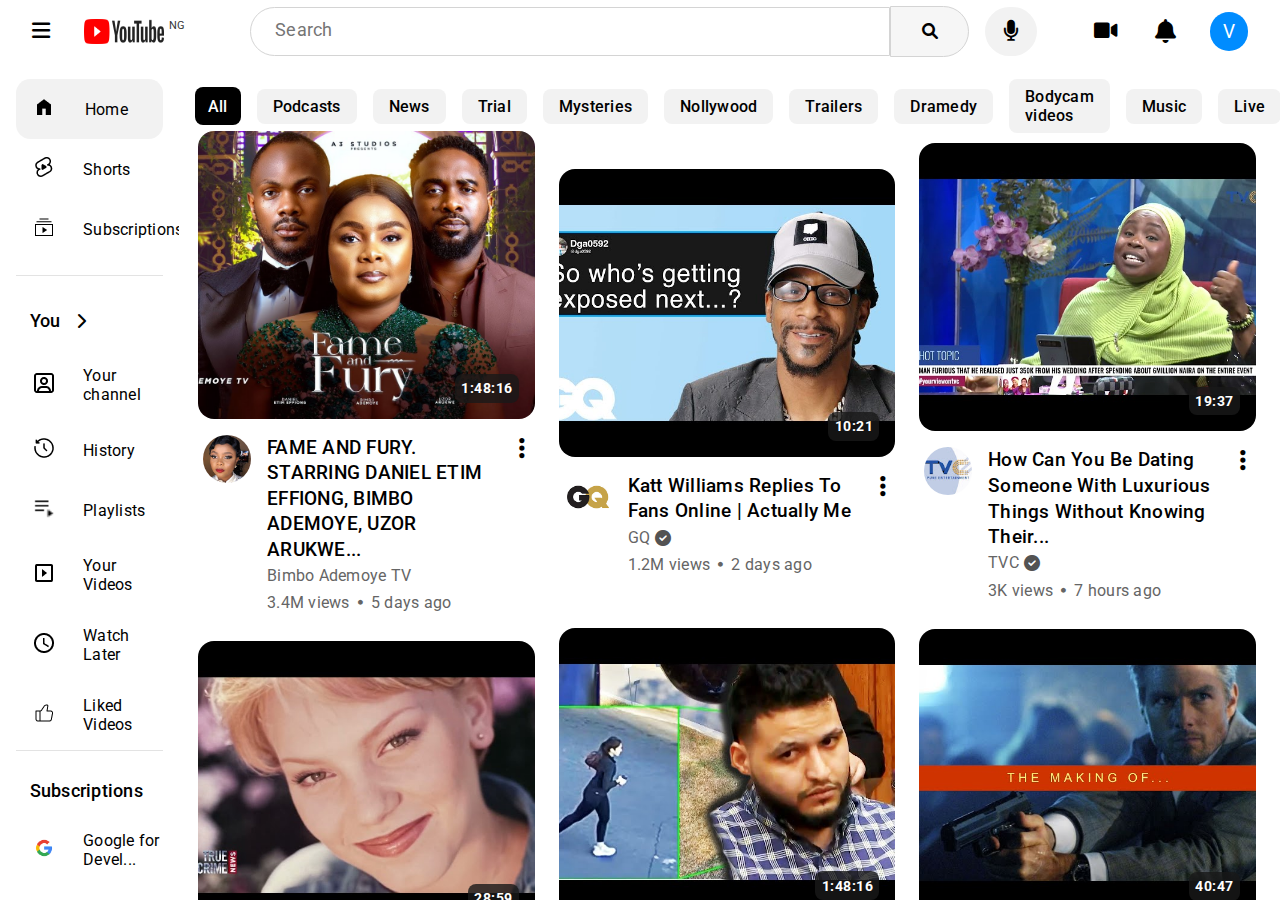
==== BUILD1/youtube.html @ a038235c "inital commit" ====
<!DOCTYPE html>
<html lang="en">
<head>
    <meta charset="UTF-8">
    <meta name="viewport" content="width=device-width, initial-scale=1.0">
    <title>Youtube</title>
    <link rel="stylesheet" href="./youtube.css">
    <link rel="stylesheet" href="https://cdnjs.cloudflare.com/ajax/libs/font-awesome/6.0.0-beta3/css/all.min.css">
</head>
<body>
    
    <div class="yotube-container">
        <!--top container-->

        <div class="top-container">
            <div class="top-left-container">
                <div class="menu-icon-container-selected">
                    <i class="fa-solid fa-bars"></i>
                </div>

                <div class="logo-container">
                    <img src="./YouTube_Logo_2017.svg.png" alt="youtube logo">
                    <p>NG</p>
                </div>
            </div>

            
            <div class="search-container">
                <form class="form">
                    <input type="text" placeholder="Search" name="search">
                    <div class="search-icon-container">
                        <i class="fa-solid fa-magnifying-glass"></i>
                    </div>

                </form>
                <div class="microphone-container">
                    <i class="fa-solid fa-microphone"></i>
                </div>

            </div>

            <div class="right-container">
                <div class="create-icon-container">
                    <i class="fa-solid fa-video"></i>
                </div>

                <div class="notification-container">
                    <i class="fa-solid fa-bell"></i>
                </div>

                <div class="initials-container">
                    <h1>V</h1>
                </div>


            </div>
        </div>

        <!--bottom container-->
        <div class="bottom-container">
            <div class="side-bar">

                <!--first sidebar section-->
                <div class="first-sidebar-section">
                    <div class="menu-item-container-selected">
                        <div class="menu-icon-container">
                            <img src="./Capstone/youtubeicons/material-symbols-light_home.png" alt="home">
                        </div>

                        <div class="menu-text-container">
                            <p>Home</p>
                        </div>
                    </div>

                    <div class="menu-item-container">
                        <div class="menu-icon-container">
                            <img src="./Capstone/youtubeicons/proicons_youtube-shorts.png" alt="youtube shorts">
                        </div>

                        <div class="menu-text-container">
                            <p>Shorts</p>
                        </div>
                    </div>

                    <div class="menu-item-container">
                        <div class="menu-icon-container">
                            <img src="./Capstone/youtubeicons/material-symbols-light_subscriptions-outline-sharp.png" alt="subscriptions">
                        </div>

                        <div class="menu-text-container">
                            <p>Subscriptions</p>
                        </div>
                    </div>


                </div>

                <div class="second-sidebar-section">

                </div>

                <!--third sidebar section-->
                <div class="second-sidebar-section">
                    <div class="you-container">
                        <div class="you-text-container">
                            <p>You</p>
                        </div>

                        <div class="arrow-container">
                            <i class="fa-solid fa-chevron-right"></i>
                        </div>
                    </div>

                    <div class="menu-item-container">
                        <div class="menu-icon-container">
                            <img src="./Capstone/youtubeicons/tabler_user-square.png" alt="your channel">
                        </div>

                        <div class="menu-text-container">
                            <p>Your channel</p>
                        </div>
                    </div>

                    <div class="menu-item-container">
                        <div class="menu-icon-container">
                            <img src="./Capstone/youtubeicons/solar_history-bold.png" alt="history">
                        </div>

                        <div class="menu-text-container">
                            <p>History</p>
                        </div>
                    </div>

                    <div class="menu-item-container">
                        <div class="menu-icon-container">
                            <img src="./Capstone/youtubeicons/carbon_playlist.png" alt="playlist">
                        </div>

                        <div class="menu-text-container">
                            <p>Playlists</p>
                        </div>
                    </div>

                    <div class="menu-item-container">
                        <div class="menu-icon-container">
                            <img src="./Capstone/youtubeicons/mdi_play-box-outline.png" alt="your videos">
                        </div>

                        <div class="menu-text-container">
                            <p>Your Videos</p>
                        </div>
                    </div>

                    <div class="menu-item-container">
                        <div class="menu-icon-container">
                            <img src="./Capstone/youtubeicons/ic_outline-watch-later.png" alt="watch later">
                        </div>

                        <div class="menu-text-container">
                            <p>Watch Later</p>
                        </div>
                    </div>

                    <div class="menu-item-container">
                        <div class="menu-icon-container">
                            <img src="./Capstone/youtubeicons/iconamoon_like-thin.png" alt="liked videos">
                        </div>

                        <div class="menu-text-container">
                            <p>Liked Videos</p>
                        </div>
                    </div>

                </div>

                <!--third side bar section-->
                <div class="second-sidebar-section1">
                    <div class="subscriptions-container">
                        <div class="subscriptions-text-container">
                            <p>Subscriptions</p>
                        </div>

                    </div>

                    <div class="menu-item-container">
                        <div class="menu-icon-container">
                            <img src="./Capstone/google.jpg" alt="google">
                        </div>

                        <div class="menu-text-container">
                            <p>Google for Devel...</p>
                        </div>
                    </div>


                    <div class="menu-item-container">
                        <div class="menu-icon-container">
                            <img src="./Capstone/insideeditionlogo.jpg" alt="inside edition">
                        </div>

                        <div class="menu-text-container">
                            <p>Inside Edition</p>
                        </div>

                        <div class="sub-icon">
                            <i class="fa-solid fa-circle"></i>
                        </div>
                    </div>

                    <div class="menu-item-container">
                        <div class="menu-icon-container">
                            <img src="./Capstone/tvclogo.jpg" alt="tvc">
                        </div>

                        <div class="menu-text-container">
                            <p>TVC</p>
                        </div>


                    </div>

                    <div class="menu-item-container">
                        <div class="menu-icon-container">
                            <i class="fa-solid fa-chevron-down"></i>
                        </div>

                        <div class="menu-text-container">
                            <p>Show more</p>
                        </div>
                    </div>

                </div>

                    <!--fourth side bar section-->

                <div class="second-sidebar-section">
                    <div class="subscriptions-container">
                        <div class="subscriptions-text-container">
                            <p>Explore</p>
                        </div>

                    </div>

                    <div class="menu-item-container">
                        <div class="menu-icon-container">
                            <img src="./Capstone/youtubeicons/streamline_trending-content.png" alt="trending">
                        </div>

                        <div class="menu-text-container">
                            <p>Trending</p>
                        </div>
                    </div>

                    <div class="menu-item-container">
                        <div class="menu-icon-container">
                            <img src="./Capstone/youtubeicons/mage_music.png" alt="music">
                        </div>

                        <div class="menu-text-container">
                            <p>Music</p>
                        </div>
                    </div>

                    <div class="menu-item-container">
                        <div class="menu-icon-container">
                            <img src="./Capstone/youtubeicons/mdi_youtube-gaming.png" alt="gaming">
                        </div>

                        <div class="menu-text-container">
                            <p>Gaming</p>
                        </div>
                    </div>

                    <div class="menu-item-container">
                        <div class="menu-icon-container">
                            <img src="./Capstone/youtubeicons/material-symbols-light_news-outline-sharp.png" alt="news">
                        </div>

                        <div class="menu-text-container">
                            <p>News</p>
                        </div>
                    </div>

                    <div class="menu-item-container">
                        <div class="menu-icon-container">
                            <img src="./Capstone/youtubeicons/mdi-light_trophy.png" alt="sports">
                        </div>

                        <div class="menu-text-container">
                            <p>Sports</p>
                        </div>
                    </div>

                </div>

                    <!--fifth side bar section-->

                <div class="second-sidebar-section">
                    <div class="subscriptions-container">
                        <div class="subscriptions-text-container">
                            <p>More from YouTube</p>
                        </div>

                    </div>

                    <div class="menu-item-container">
                        <div class="menu-icon-container-youtube">
                            <img src="./Capstone/youtube logo.png" alt="youtube premium">
                        </div>

                        <div class="menu-text-container">
                            <p>YouTube Premium</p>
                        </div>
                    </div>

                    <div class="menu-item-container-youtube">
                        <div class="menu-icon-container">
                            <img src="./Capstone/vecteezy_youtube-studio-icons_17396826.png" alt="youtube studio">
                        </div>

                        <div class="menu-text-container">
                            <p>YouTube Studio</p>
                        </div>
                    </div>

                    <div class="menu-item-container-youtube">
                        <div class="menu-icon-container">
                            <img src="./Capstone/vecteezy_youtube-music-icon-logo-symbol_27179361.png" alt="youtube music">
                        </div>

                        <div class="menu-text-container">
                            <p>YouTube Music</p>
                        </div>
                    </div>

                    <div class="menu-item-container-youtube">
                        <div class="menu-icon-container">
                            <img src="./Capstone/vecteezy_youtube-kids-google-apps-logo_17395383.png" alt="youtube kids">
                        </div>

                        <div class="menu-text-container">
                            <p>YouTube Kids</p>
                        </div>
                    </div>

                </div>

                    <!--sixth side bar section-->

                <div class="second-sidebar-section">

                    <div class="menu-item-container">
                        <div class="menu-icon-container">
                            <i class="fa-solid fa-clock-rotate-left"></i>
                        </div>

                        <div class="menu-text-container">
                            <p>Settings</p>
                        </div>
                    </div>

                    <div class="menu-item-container">
                        <div class="menu-icon-container">
                            <i class="fa-solid fa-list"></i>
                        </div>

                        <div class="menu-text-container">
                            <p>Report history</p>
                        </div>
                    </div>

                    <div class="menu-item-container">
                        <div class="menu-icon-container">
                            <i class="fa-regular fa-clock"></i>
                        </div>

                        <div class="menu-text-container">
                            <p>Help</p>
                        </div>
                    </div>

                    <div class="menu-item-container">
                        <div class="menu-icon-container">
                            <i class="fa-regular fa-thumbs-up"></i>
                        </div>

                        <div class="menu-text-container">
                            <p>Send feedback</p>
                        </div>
                    </div>

                </div>

                    <!--7th side bar section-->

                    <div class="seventh-sidebar-section">
                        <div class="seventh-sidebar-text">
                            <p>About Press Copyright</p>
                        <p>Contact us Creators</p>
                        <p>Advertise Developers</p>
                        </div>

                        <div class="seventh-sidebar-text">
                        <p>Terms Privacy Policy & Safety</p>
                        <p>How YouTube works</p>
                        <p>Test new features</p>
                        </div>

                        <div class="seventh-sidebar-bottom">
                            <p>© 2024 Google LLC</p>
                            </div>

                    </div>

               

                
            </div>

            <!--main background container-->

            <div class="main-background">
                <div class="top-icons">
                    <div class="top-icons-text-container">
                        <div class="text-container-selected">
                            <p>All</p>
                        </div>

                        <div class="text-container">
                            <p>Podcasts</p>
                        </div>

                        <div class="text-container">
                            <p>News</p>
                        </div>

                        <div class="text-container">
                            <p>Trial</p>
                        </div>

                        <div class="text-container">
                            <p>Mysteries</p>
                        </div>

                        <div class="text-container">
                            <p>Nollywood</p>
                        </div>

                        <div class="text-container">
                            <p>Trailers</p>
                        </div>

                        <div class="text-container">
                            <p>Dramedy</p>
                        </div>

                        <div class="text-container">
                            <p>Bodycam videos</p>
                        </div>

                        <div class="text-container">
                            <p>Music</p>
                        </div>

                        <div class="text-container">
                            <p>Live</p>
                        </div>

                        <div class="text-container">
                            <p>Denzel Washington</p>
                        </div>

                        <div class="text-container">
                            <p>couples</p>
                        </div>

                        <div class="text-container">
                            <p>Screenw</p>
                        </div>

                        <div class="chevron-container">
                            <i class="fa-solid fa-chevron-right"></i>
                        </div>
                    </div>
                </div>

                <div class="first-row-thumbnails">
                    <!--youtube thumbnails layout-->

                <div class="background-layout">
                    <div class="thumbnail-container">
                   <div class="picture-container">
                   <div class="background-image">
                       <div class="time-container">
                           <p class="time">1:48:16</p>
                       </div>
                       
                   </div>
               
               </div>
       
               <div class="description-container">
                   <div class="video-title">
                       <div class="profile-image">
                           <img class="profile" src="./task5-bimboprofile.jpg" alt="channelprofile">
                       </div>
       
                       <div class="profile-title">
                          <h3>FAME AND FURY. STARRING DANIEL ETIM EFFIONG, BIMBO ADEMOYE, UZOR ARUKWE...</h3>
                       </div>
       
                       <div class="dots">
                           <i class="fa-solid fa-ellipsis-vertical"></i>
                       </div>
                   </div>
       
                   <div class="video-source">
                       <div class="video-name">
                           <p>Bimbo Ademoye TV</p>
                       </div>
       
                       <div class="video-stats">
                           <div class="views">
                               <p>3.4M views</p>
                           </div>
       
                           <div class="icon">
                               <i class="fa-solid fa-circle"></i>
                           </div>
                           
                           <div class="days">
                               <p>5 days ago</p>
                           </div>
       
                       </div>
                   </div>
               </div>
           </div>
           
               
    
               </div>

               <div class="background-layout">
                <div class="thumbnail-container">
               <div class="picture-container">
               <div class="background-image-2">
                   <div class="time-container">
                       <p class="time">10:21</p>
                   </div>
                   
               </div>
           
           </div>
   
           <div class="description-container">
               <div class="video-title">
                   <div class="profile-image">
                       <img class="profile" src="./Capstone/gqlogo.jpg" alt="channelprofile">
                   </div>
   
                   <div class="profile-title">
                      <h3>Katt Williams Replies To Fans Online | Actually Me</h3>
                   </div>
   
                   <div class="dots">
                       <i class="fa-solid fa-ellipsis-vertical"></i>
                   </div>
               </div>
   
               <div class="video-source">
                   <div class="video-name">
                       <p>GQ</p>
                       <i class="fa-solid fa-circle-check"></i>
                   </div>
   
                   <div class="video-stats">
                       <div class="views">
                           <p>1.2M views</p>
                       </div>
   
                       <div class="icon">
                           <i class="fa-solid fa-circle"></i>
                       </div>
                       
                       <div class="days">
                           <p>2 days ago</p>
                       </div>
   
                   </div>
               </div>
           </div>
       </div>
       
           

           </div>

           <div class="background-layout">
            <div class="thumbnail-container">
           <div class="picture-container">
           <div class="background-image-3">
               <div class="time-container">
                   <p class="time">19:37</p>
               </div>
               
           </div>
       
       </div>

       <div class="description-container">
           <div class="video-title">
               <div class="profile-image">
                   <img class="profile" src="./Capstone/tvclogo.jpg" alt="channelprofile">
               </div>

               <div class="profile-title">
                  <h3>How Can You Be Dating Someone With Luxurious Things Without Knowing Their...
                </h3>
               </div>

               <div class="dots">
                   <i class="fa-solid fa-ellipsis-vertical"></i>
               </div>
           </div>

           <div class="video-source">
               <div class="video-name">
                   <p>TVC</p>
                   <i class="fa-solid fa-circle-check"></i>
               </div>

               <div class="video-stats">
                   <div class="views">
                       <p>3K views</p>
                   </div>

                   <div class="icon">
                       <i class="fa-solid fa-circle"></i>
                   </div>
                   
                   <div class="days">
                       <p>7 hours ago</p>
                   </div>

               </div>
           </div>
       </div>
   </div>
   
       

       </div>
                </div>

                <!--second row thumbnails-->

                <div class="second-row-thumbnails">
                    <!--youtube thumbnails layout-->

                <div class="background-layout">
                    <div class="thumbnail-container">
                   <div class="picture-container">
                   <div class="background-image-4">
                       <div class="time-container">
                           <p class="time">28:59</p>
                       </div>
                       
                   </div>
               
               </div>
       
               <div class="description-container">
                   <div class="video-title">
                       <div class="profile-image">
                           <img class="profile" src="./Capstone/truecrimelogo.jpg" alt="channelprofile">
                       </div>
       
                       <div class="profile-title">
                          <h3>True Crime News - Dr. David Farley</h3>
                       </div>
       
                       <div class="dots">
                           <i class="fa-solid fa-ellipsis-vertical"></i>
                       </div>
                   </div>
       
                   <div class="video-source">
                       <div class="video-name">
                           <p>Manly, Stewart & Finaldi Law Firm</p>
                       </div>
       
                       <div class="video-stats">
                           <div class="views">
                               <p>299 views</p>
                           </div>
       
                           <div class="icon">
                               <i class="fa-solid fa-circle"></i>
                           </div>
                           
                           <div class="days">
                               <p>1 day ago</p>
                           </div>
       
                       </div>
                   </div>
               </div>
           </div>
           
               
    
               </div>

               <div class="background-layout">
                <div class="thumbnail-container">
               <div class="picture-container">
               <div class="background-image-5">
                   <div class="time-container">
                       <p class="time">1:48:16</p>
                   </div>
                   
               </div>
           
           </div>
   
           <div class="description-container">
               <div class="video-title">
                   <div class="profile-image">
                       <img class="profile" src="./Capstone/insideeditionlogo.jpg" alt="channelprofile">
                   </div>
   
                   <div class="profile-title">
                      <h3>Man Sentenced to Life in Prison for Killing Laken Riley</h3>
                   </div>
   
                   <div class="dots">
                       <i class="fa-solid fa-ellipsis-vertical"></i>
                   </div>
               </div>
   
               <div class="video-source">
                   <div class="video-name">
                       <p>Inside Edition</p>
                       <i class="fa-solid fa-circle-check"></i>

                   </div>
   
                   <div class="video-stats">
                       <div class="views">
                           <p>166k views</p>
                       </div>
   
                       <div class="icon">
                           <i class="fa-solid fa-circle"></i>
                       </div>
                       
                       <div class="days">
                           <p>1 day ago</p>
                       </div>
   
                   </div>
               </div>
           </div>
       </div>
       
           

           </div>

           <div class="background-layout">
            <div class="thumbnail-container">
           <div class="picture-container">
           <div class="background-image-6">
               <div class="time-container">
                   <p class="time">40:47</p>
               </div>
               
           </div>
       
       </div>

       <div class="description-container">
           <div class="video-title">
               <div class="profile-image">
                   <img class="profile" src="./Capstone/collateraldamage.jpg" alt="channelprofile">
               </div>

               <div class="profile-title">
                  <h3>Collateral - The Making of </h3>
               </div>

               <div class="dots">
                   <i class="fa-solid fa-ellipsis-vertical"></i>
               </div>
           </div>

           <div class="video-source">
               <div class="video-name">
                   <p>
                    Behind the Screens - DVD Filmschool</p>
               </div>

               <div class="video-stats">
                   <div class="views">
                       <p>258K views</p>
                   </div>

                   <div class="icon">
                       <i class="fa-solid fa-circle"></i>
                   </div>
                   
                   <div class="days">
                       <p>4 years ago</p>
                   </div>

               </div>
           </div>
       </div>
   </div>
   
       

       </div>
                </div>

                
        </div>
    </div>
 </div>


        
    </div>




</div>

                </div>

            </div>
        </div>




    </div>
</body>
</html>
---- BUILD1/youtube.css ----
@import url('https://fonts.googleapis.com/css2?family=Roboto:ital,wght@0,100;0,300;0,400;0,500;0,700;0,900;1,100;1,300;1,400;1,500;1,700;1,900&display=swap');

*{
    margin: 0;
    padding: 0;
    box-sizing: border-box;
    font-family: "Roboto", sans-serif;
    letter-spacing: 0.25px;
}

.yotube-container{
    width: 100%;
    height: auto;
    display: flex;
    flex-direction: column;
    justify-content: start;
    align-items: start;
  
}

.top-container{
    width: 100%;
    height: 7vh;
    display: flex;
    flex-direction: row;
    justify-content: space-between;
    align-items: center;
    padding: 1rem 2rem 1rem 1.2rem;
}

.top-left-container{
    width: fit-content;
    height: auto;
    display: flex;
    flex-direction: row;
    justify-content: start;
    align-items: center;
    column-gap: 1.3rem;
   
}

.menu-icon-container-selected{
    width: fit-content;
    height: auto;
    padding: 0.8rem;
    border-radius: 100000rem;
}

.menu-icon-container-selected i{
    font-size: 1.3rem;
    cursor: pointer;
}

.menu-icon-container-selected:hover{
    border-radius: 10000rem;
    background-color: #d9d8d8
}

.menu-icon-container{
    width: fit-content;
    height: auto;
}

.menu-icon-container img{
    width: 1.5rem;
    height: auto;
}

img{
    max-width: 5rem;
    height: 5rem;
}

.menu-icon-container i{
    font-size: 1.3rem;
    cursor: pointer;
}

.menu-icon-container-sub{
    max-width: 100%;
    height: auto;
}

.menu-icon-container-sub img{
    width: 40%;
    height: auto;
    border-radius: 10000rem;
    font-size: 100rem;
}


.logo-container{
    width: 106px;
    height: 25px;
    display: flex;
    flex-direction: row;
    justify-content: start;
    align-items: start;
    column-gap: 0.3rem;
    cursor: pointer;
}

.logo-container img{
    width: 100%;
    height: 100%;
    
}

.logo-container p{
    width: fit-content;
    height: auto;
    font-size: 0.7rem;
    color: rgb(53, 53, 53);
    
}

.search-container{
    width: fit-content;
    height: auto;
    display: flex;
    flex-direction: row;
    justify-content: start;
    align-items: center;
    column-gap: 1rem;
    padding-left: 1rem;
}

.form{
    width: fit-content;
    height: auto;
    display: flex;
    flex-direction: row;
    justify-content: start;
    align-items: center;
}

input{
    padding:1rem 1rem 1rem 1.5rem;
    width: 40rem;
    border: 1px solid #d4d4d4;
    border-top-left-radius: 12rem;
    border-bottom-left-radius: 12rem;
    outline: none;
}

input:focus{
    border: 1px solid rgb(0, 0, 95);
}

.search-icon-container{
    width: fit-content;
    height: auto;
    padding: 0.9rem 1.9rem 0.95rem 1.9rem;
    background-color: #f6f6f6;
    border-top-right-radius: 12rem;
    border-bottom-right-radius: 12rem;
    cursor: pointer;
    border: 1px solid #d4d4d4;
}

.search-icon-container:hover{
    background-color: #eeeeee;
}

input::placeholder{
    font-size: 1.1rem;
    font-weight: 100rem;
}

.microphone-container{
    width: fit-content;
    height: auto;
    padding: 0.9rem 1.1rem 0.9rem 1.1rem;
    background-color: #f2f2f2;
    border-radius: 10000000rem;
    cursor: pointer;
}

.microphone-container i{
    font-size: 1.3rem;
}

.microphone-container:hover{
    background-color: #d9d8d8;
}

.right-container{
    width: fit-content;
    height: auto;
    display: flex;
    flex-direction: row;
    column-gap: 0.8rem;
    justify-content: start;
    align-items: center;
}

.create-icon-container, .notification-container{
    width: fit-content;
    height: auto;
    padding: 0.8rem;
    border-radius: 100000rem;
}

.create-icon-container:hover{
    background-color: #d9d8d8;
}

.notification-container:hover{
    background-color: #d9d8d8;
}

.initials-container{
    width: fit-content;
    height: auto;
    background-color: rgb(0, 140, 255);
    padding: 0.5rem 0.8rem 0.5rem 0.8rem;
    border-radius: 100000rem;
    cursor: pointer;
    margin-left: 0.5rem;
}

.initials-container h1{
    color: white;
    font-weight: 400;
    font-size: 1.2rem;
}

.create-icon-container i{
    font-size: 1.3rem;
    cursor: pointer;
}


.notification-container i{
    font-size: 1.5rem;
    cursor: pointer;
}

.bottom-container{
    width: 100%;
    height: 93vh;
    background-color: white;
    display: flex;
    flex-direction: row;
    justify-content: start;
    align-items: start;
    overflow: scroll;
}

.side-bar{
    width: 14%;
    height: 100%;
    display: flex;
    flex-direction: column;
    justify-content: start;
    align-items: start;
    row-gap: 1rem;
    padding: 1rem 1rem 1.5rem 1rem;
    overflow: scroll;
}

.first-sidebar-section{
    width: 100%;
    height: auto;
    display: flex;
    flex-direction: column;
    justify-content: start;
    align-items: start;
}

.menu-item-container{
    width: 100%;
    height: auto;
    display: flex;
    flex-direction: row;
    justify-content: start;
    align-items: center;
    column-gap: 1.7rem;
    padding: 1rem;
    cursor: pointer;
    text-align: left;
}

.menu-item-container:hover{
    background-color: #f2f2f2;
    border-radius: 0.9rem;
}

.menu-item-container-sub{
    box-sizing: border-box;
    width: 100%;
    height: auto;
    display: flex;
    flex-direction: row;
    justify-content: start;
    align-items: center;
    column-gap: 0.1rem;
    padding: 1rem 0rem 1rem 0.9rem;
    cursor: pointer;
}


.menu-item-container-sub:hover{
    background-color: #f2f2f2;
    border-radius: 0.9rem;
}


.menu-text-container {
    width: fit-content;
    height: auto;
    
}

.menu-text-container p{
    font-weight: 400;
}

.menu-item-container-selected{
    width: 100%;
    height: auto;
    background-color: #f2f2f2;
    display: flex;
    flex-direction: row;
    justify-content: start;
    align-items: center;
    column-gap: 1.8rem;
    padding: 1rem;
    cursor: pointer;
    border-radius: 0.9rem;
}

.menu-item-container-selected:hover{
    background-color: #d9d8d8;
}

.sub-icon{
    width: fit-content;
    height: auto;
}

.sub-icon i{
    color: blue;
    font-size: 0.3rem;
}


.second-sidebar-section{
    width: 100%;
    height: auto;
    display: flex;
    flex-direction: column;
    justify-content: start;
    align-items: start;
    border-bottom: 1px solid #e3e3e3;
    
}

second-sidebar-section1{
    width: 100%;
    height: auto;
    display: flex;
    flex-direction: column;
    justify-content: start;
    align-items: start;
    border-bottom: 1px solid #e3e3e3;

}

.you-container{
    width: 100%;
    height: auto;
    display: flex;
    flex-direction: row;
    justify-content: start;
    align-items: center;
    padding: 1.2rem 0.85rem 1.2rem 0.85rem;
    column-gap: 1rem;
    cursor: pointer;
}

.you-container:hover{
     background-color: #e3e3e3;
     border-radius: 1rem;
}

.you-text-container, .arrow-container{
    width: fit-content;
    height: auto;
}

.you-text-container{
    font-weight: 500;
    font-size: 1.1rem;
}

.subscriptions-container{
    width: 100%;
    height: auto;
    display: flex;
    flex-direction: row;
    justify-content: start;
    align-items: center;
    padding: 0.85rem;
    column-gap: 1rem;
    cursor: pointer;
}

.subscriptions-text-container{
    font-weight: 500;
    font-size: 1.1rem;
}

.seventh-sidebar-section{
    width: 100%;
    height: auto;
    display: flex;
    flex-direction: column;
    justify-content: start;
    align-items: start;
    row-gap: 1rem;
}

.main-background{
    width: 86%;
    height: auto;
    display: flex;
    flex-direction: column;
    justify-content: start;
    align-items: start;
}

.top-icons{
    width: 100%;
    height: auto;
    padding: 1rem;
}

.text-container-selected{
    width: fit-content;
    height: auto;
    padding: 0.6rem 0.8rem 0.6rem 0.8rem;
    border-radius: 0.5rem;
    background-color: black;
}

.text-container-selected p{
    font-weight: 500;
    width: fit-content;
    height: auto;
    color: white;
}

.top-icons-text-container{
    width: 100%;
    height: auto;
    display: flex;
    flex-direction: row;
    justify-content: start;
    align-items: center;
    column-gap: 1rem;
    cursor: pointer;
}

.text-container{
    width: fit-content;
    height: auto;
    padding: 0.5rem 1rem 0.5rem 1rem;
    border-radius: 0.5rem;
    background-color: #f2f2f2
}

.text-container p{
    font-weight: 500;
    width: fit-content;
    height: auto;
}

.chevron-container{
    font-weight: 100;
}

.first-row-thumbnails{
    width: 100%;
    height: auto;
    padding: 1.5rem 1rem 3rem 0.7rem;
    display: flex;
    flex-direction: row;
    justify-content: space-between;
    align-items: start;
    column-gap: 0.5rem;
    margin-top: 1rem;
}

.background-layout{
    width: 33%;
    height: auto;
    padding: 0.5rem 0.5rem 1rem 0.5rem;
    display: flex;
    flex-direction: column;
    justify-content: space-between;
    align-items: center;
    row-gap: 0.5rem;
    cursor: pointer;
     
}

.thumbnail-container{
    width: 100%;
    height: 40vh;
    background-color: white;
    display: flex;
    flex-direction: column;
    justify-content: center;
    align-items: center;
}

.picture-container{
    position: relative;
    width: 100%;
    height: auto;
    display: flex;
    flex-direction: row;
    justify-content: space-between;
    align-items: center;
    
}

.background-image{
    position: relative;
    width: 100%;
    height: auto;
    background-color: blue;
    padding: 9rem;
    background-image: url(./task\ 5\ picture.jpg);
    background-position: center;
    background-size: cover;
    background-repeat: no-repeat;
    border-radius: 1rem;
    display: flex;
    flex-direction: row;
    justify-content: end;
    align-items: end;
}

.background-image-2{
    position: relative;
    width: 100%;
    height: auto;
    background-color: blue;
    padding: 9rem;
    background-image: url(./Capstone/thumbnail\ 1.jpg);
    background-position: center;
    background-size: cover;
    background-repeat: no-repeat;
    border-radius: 1rem;
    display: flex;
    flex-direction: row;
    justify-content: end;
    align-items: end;
}

.background-image-3{
    position: relative;
    width: 100%;
    height: auto;
    background-color: blue;
    padding: 9rem;
    background-image: url(./Capstone/thumbnail\ 2.jpg);
    background-position: center;
    background-size: cover;
    background-repeat: no-repeat;
    border-radius: 1rem;
    display: flex;
    flex-direction: row;
    justify-content: end;
    align-items: end;
}

.second-row-thumbnails{
    width: 100%;
    height: auto;
    padding: 1.5rem 1rem 3rem 0.7rem;
    display: flex;
    flex-direction: row;
    justify-content: space-between;
    align-items: start;
    column-gap: 0.5rem;
    margin-top: 1rem;
}

.background-image-4{
    position: relative;
    width: 100%;
    height: auto;
    background-color: blue;
    padding: 9rem;
    background-image: url(./Capstone/thumbnail\ 5.jpg);
    background-position: center;
    background-size: cover;
    background-repeat: no-repeat;
    border-radius: 1rem;
    display: flex;
    flex-direction: row;
    justify-content: end;
    align-items: end;
}

.background-image-5{
    position: relative;
    width: 100%;
    height: auto;
    background-color: blue;
    padding: 9rem;
    background-image: url(./Capstone/thumbnail\ 3.jpg);
    background-position: center;
    background-size: cover;
    background-repeat: no-repeat;
    border-radius: 1rem;
    display: flex;
    flex-direction: row;
    justify-content: end;
    align-items: end;
}
.background-image-6{
    position: relative;
    width: 100%;
    height: auto;
    background-color: blue;
    padding: 9rem;
    background-image: url(./Capstone/thumbnail\ 6.jpg);
    background-position: center;
    background-size: cover;
    background-repeat: no-repeat;
    border-radius: 1rem;
    display: flex;
    flex-direction: row;
    justify-content: end;
    align-items: end;
}

.time-container{
    background-color: brown;
    width: fit-content;
    height: auto;
}

.time{
    position: absolute;
  bottom: 1rem;     /* Offset from the bottom */
  right: 1rem;      /* Offset from the right */
  background-color: rgba(25, 25, 25, 0.805);
  color: white;
  padding: 0.4rem;
  font-size: 14px;
  font-weight: bold;
  letter-spacing: 0.031rem;
  border-radius: 0.5rem;
}

.description-container{
    width: 100%;
    height: auto;
    padding: 1rem 0.1rem 0.5rem 0.3rem;
    display: flex;
    flex-direction: column;
    justify-content: start;
    align-items: start;
    row-gap: 0.1rem;
}

.video-title{
    width: 100%;
    height: auto;
    display: flex;
    flex-direction: row;
    justify-content: start;
    align-items: start;
    column-gap: 1rem;
}

.profile-image{
    width: fit-content;
    height: auto;
}

.profile{
    width: 3rem;
    height: auto;
    border-radius: 5rem;
}

profile-title{
    width: 100%;
    height: auto;

}

.profile-title h3{
    width: 100%;
    height: auto;
    font-size: 1.2rem;
    font-weight: 500;
    color: black;
    line-height: 1.6rem;
    
    
}

.dots{
    width: fit-content;
    height: auto;
    padding-right: 0.5rem;
    font-size: 1.5rem;
}

.fa-solid fa-ellipsis-vertical{
    width: fit-content;
    height: auto;
    font-size: 1rem;
}

.video-source{
    width: 100%;
    height: auto;
    display: flex;
    flex-direction: column;
    justify-content: center;
    align-items: center;
    row-gap: 0.2rem;
    padding-left: 4rem;
    line-height: 1.5rem;
}

.video-name{
    width: 100%;
    height: auto;
    display: flex;
    flex-direction: row;
    justify-content: start;
    align-items: center;
    column-gap: 0.3rem;
}

.video-name i{
    color: #535353;
    font-size: 1rem;
    line-height: 1.5rem;
}

.video-name p{
    font-weight: 400;
    height: auto;
    font-size: 1rem;
    color: rgb(101, 101, 101);
}

.video-stats{
    width: 100%;
    height: auto;
    display: flex;
    flex-direction: row;
    justify-content: start;
    align-items: center;
    column-gap: 0.5rem;
}

.views{
    width: fit-content;
    height: auto;
}

.views p{
    font-size: 1rem;
    color: rgb(101, 101, 101);
    font-weight: 400;

}

.icon{
    width: fit-content;
    height: auto;
    font-size: 0.3rem;
    color: rgb(101, 101, 101);
}

.days{
    width: fit-content;
    height: auto;
}

.days p{
    font-size: 1rem;
    color: rgb(101, 101, 101);
    font-weight: 400;
}
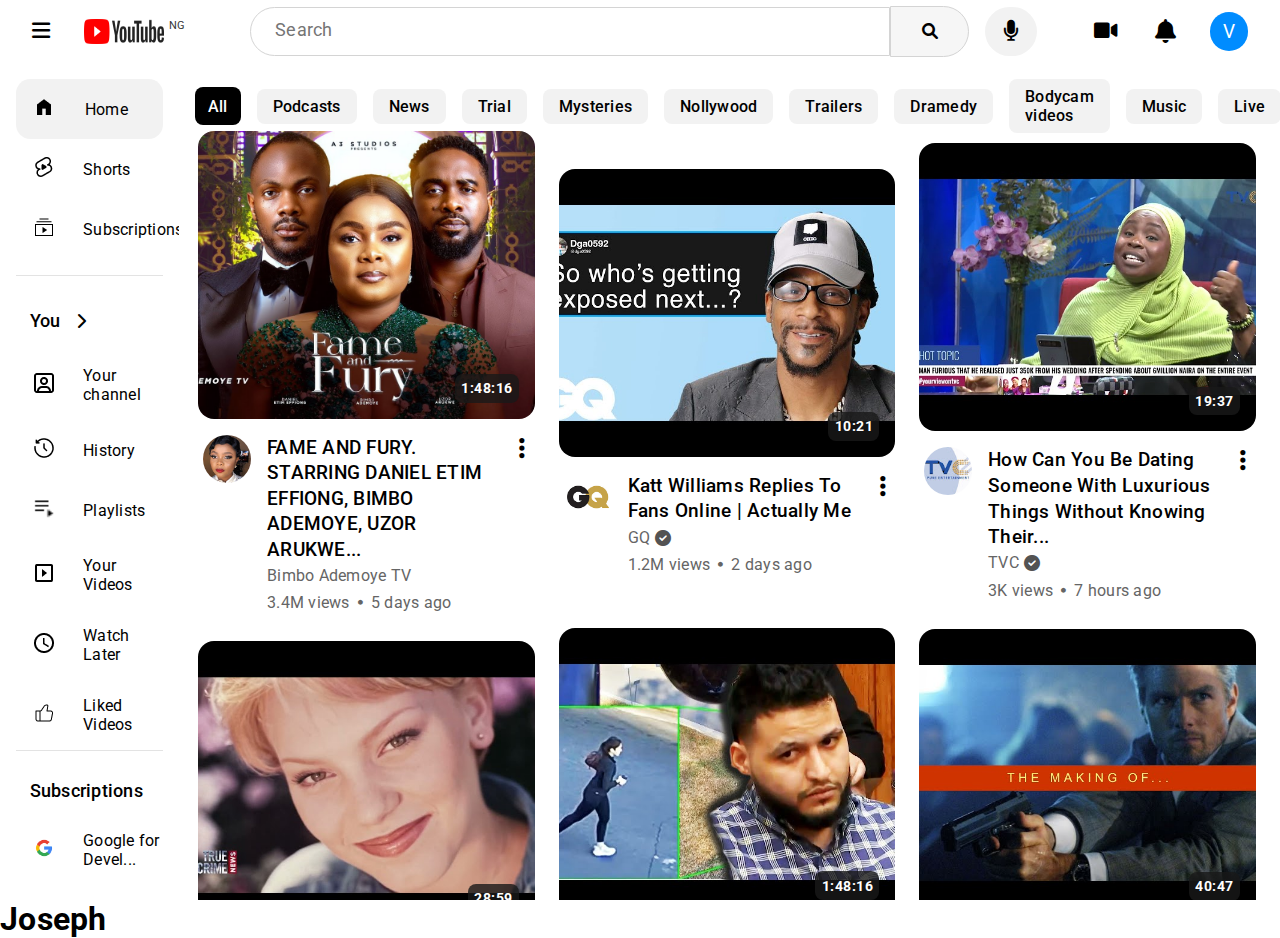
==== commit 3afa026c: "second commit" ====
--- a/BUILD1/youtube.html
+++ b/BUILD1/youtube.html
@@ -847,5 +847,7 @@
 
 
     </div>
+    <h1>Joseph</h1>
+    
 </body>
 </html>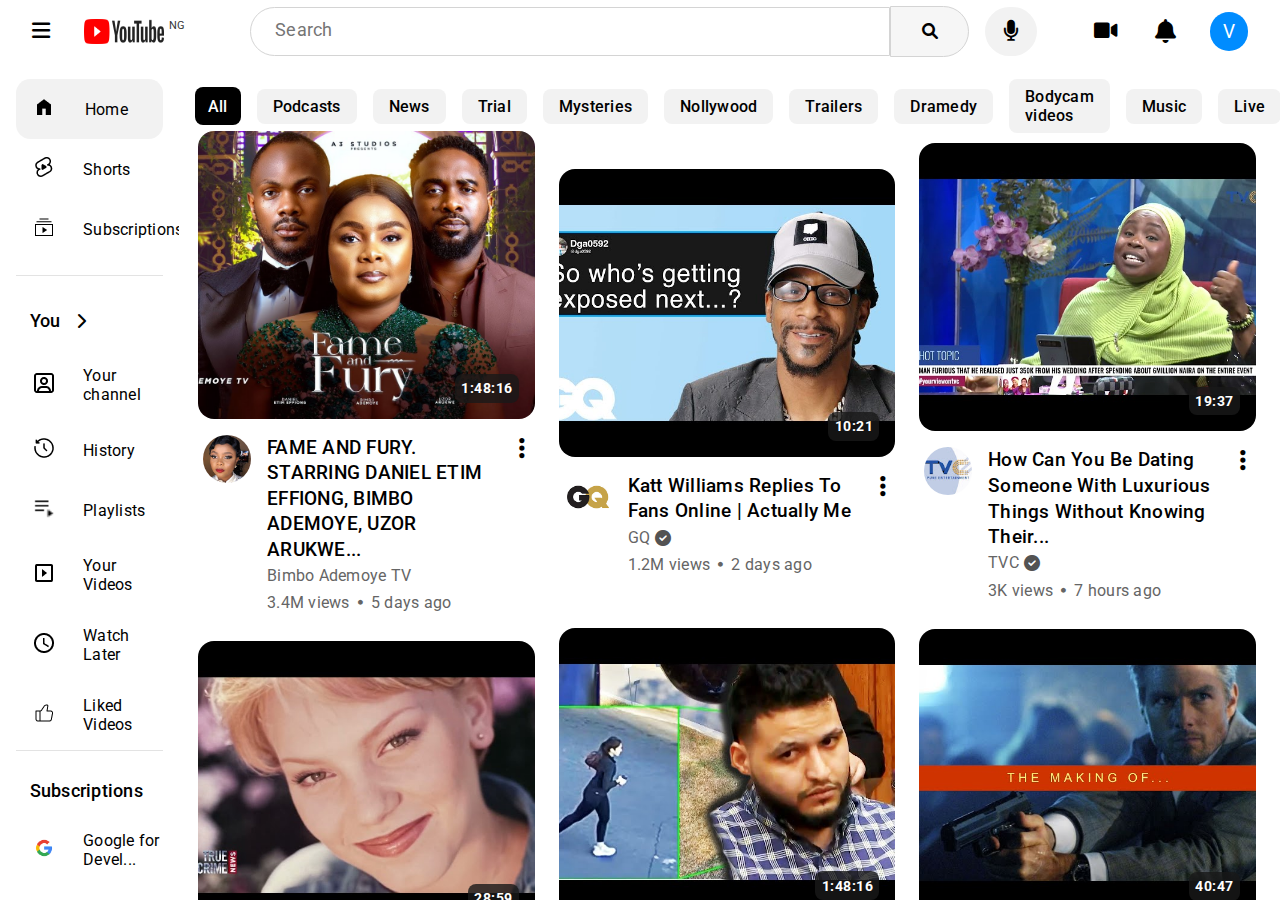
==== commit 38714387: "second commit" ====
--- a/BUILD1/youtube.html
+++ b/BUILD1/youtube.html
@@ -843,11 +843,5 @@
             </div>
         </div>
 
-
-
-
-    </div>
-    <h1>Joseph</h1>
-    
 </body>
 </html>